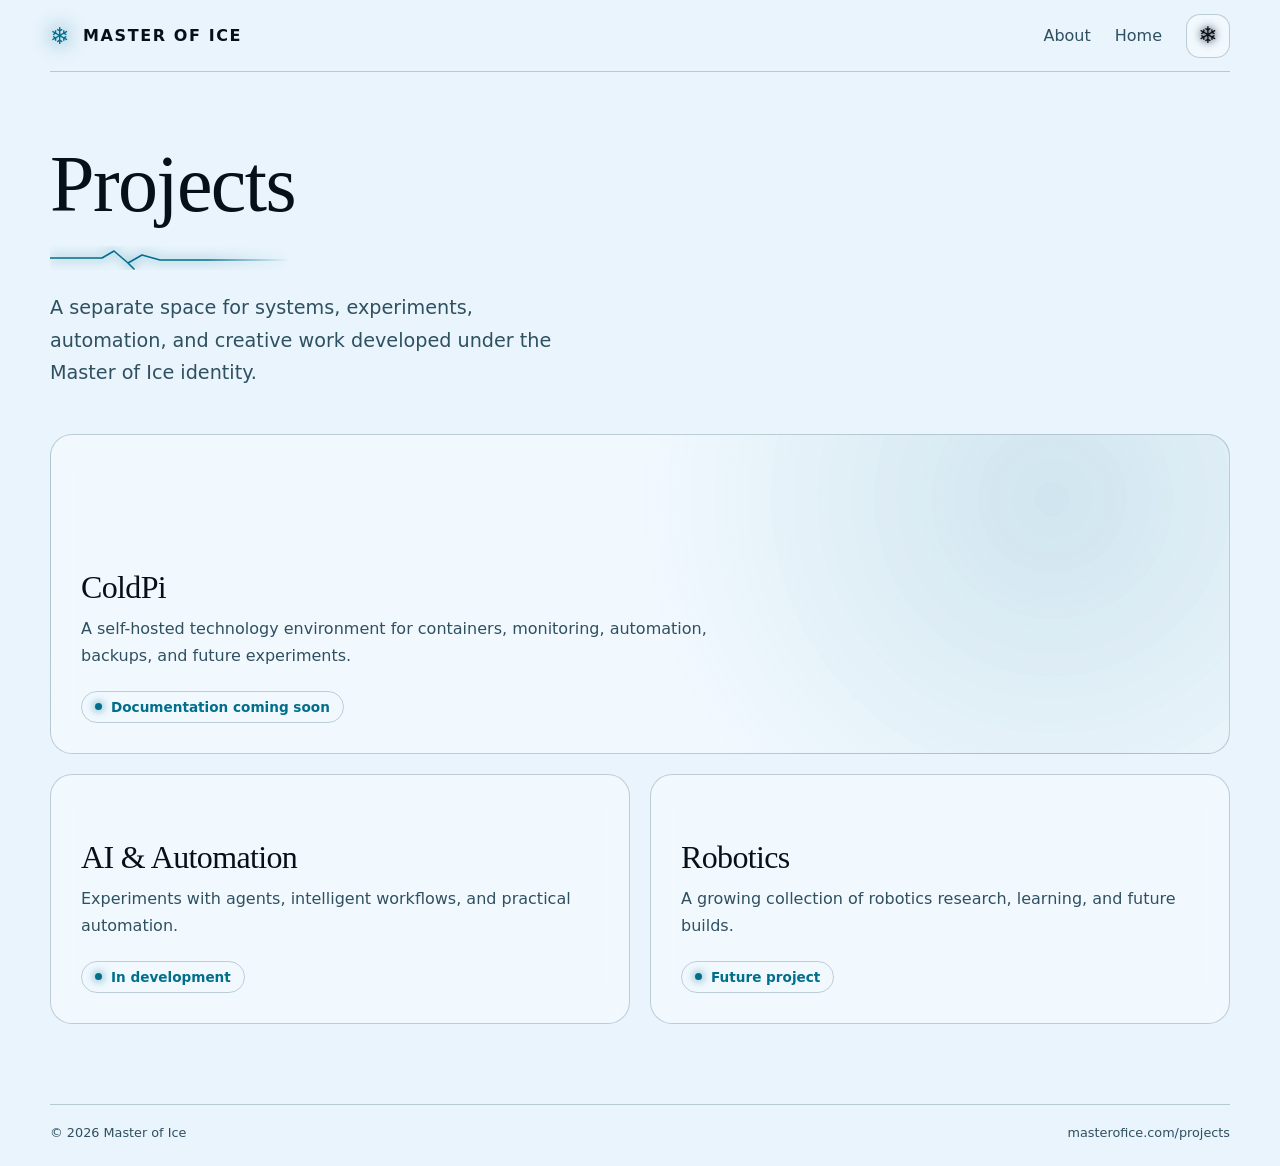
==== projects.html @ bc218943 "Redesign site Redesign site: shared stylesheet, fix desktop background, improve mobile and popup  " ====
<!doctype html>
<html lang="en" data-theme="night">
<head>
<meta charset="utf-8">
<meta name="viewport" content="width=device-width,initial-scale=1">
<title>Projects | Master of Ice</title>
<meta name="description" content="Systems, experiments, automation, and creative work by Master of Ice.">
<meta name="theme-color" content="#030812">
<link rel="icon" href="data:image/svg+xml,%3Csvg xmlns='http://www.w3.org/2000/svg' viewBox='0 0 64 64'%3E%3Ccircle cx='32' cy='32' r='32' fill='%23071a2e'/%3E%3Cpath d='M32 12v40M14.7 22l34.6 20M14.7 42l34.6-20' stroke='%2359dcff' stroke-width='4' stroke-linecap='round' fill='none'/%3E%3C/svg%3E">
<script>(function(){var t;try{t=localStorage.getItem('masterofice-theme')}catch(e){}if(t!=='frost'&&t!=='night')t=matchMedia('(prefers-color-scheme: light)').matches?'frost':'night';document.documentElement.dataset.theme=t})();</script>
<link rel="stylesheet" href="styles.css?v=2">
</head>
<body>
<div class="scene soft" aria-hidden="true"></div>
<div class="site">
  <header class="nav shell">
    <a class="brand" href="index.html" aria-label="Master of Ice, home"><span class="brand-mark" aria-hidden="true">&#10052;&#65038;</span>Master of Ice</a>
    <nav class="nav-links" aria-label="Main">
      <a class="about-link" href="index.html#about">About</a>
      <a href="index.html">Home</a>
      <button class="theme-toggle" id="themeToggle" type="button" aria-label="Switch theme">
        <svg class="moon-icon" viewBox="0 0 24 24" aria-hidden="true"><path d="M21 15.2A9 9 0 0 1 8.8 3a9 9 0 1 0 12.2 12.2Z"/></svg>
        <span class="snow-icon" aria-hidden="true">&#10052;&#65038;</span>
      </button>
    </nav>
  </header>

  <main class="projects-main shell">
    <h1>Projects</h1>
    <svg class="crack" viewBox="0 0 240 24" aria-hidden="true"><path d="M0 12H52L64 5L78 17L92 9L110 14H240M78 17L84 23" fill="none" stroke="currentColor" stroke-width="1.6" stroke-linejoin="round" stroke-linecap="round"/></svg>
    <p class="lead">A separate space for systems, experiments, automation, and creative work developed under the Master of Ice identity.</p>

    <section class="grid" aria-label="Projects">
      <article class="card featured">
        <h2>ColdPi</h2>
        <p>A self-hosted technology environment for containers, monitoring, automation, backups, and future experiments.</p>
        <span class="status">Documentation coming soon</span>
      </article>
      <article class="card">
        <h2>AI &amp; Automation</h2>
        <p>Experiments with agents, intelligent workflows, and practical automation.</p>
        <span class="status">In development</span>
      </article>
      <article class="card">
        <h2>Robotics</h2>
        <p>A growing collection of robotics research, learning, and future builds.</p>
        <span class="status">Future project</span>
      </article>
    </section>
  </main>

  <footer class="footer shell"><span>&copy; 2026 Master of Ice</span><span>masterofice.com/projects</span></footer>
</div>

<script>
(function(){
  var h=document.documentElement,b=document.getElementById('themeToggle');
  function sync(){var f=h.dataset.theme==='frost';b.setAttribute('aria-label',f?'Switch to Night Mode':'Switch to Frost Mode');b.title=f?'Night Mode':'Frost Mode'}
  b.addEventListener('click',function(){var n=h.dataset.theme==='frost'?'night':'frost';h.dataset.theme=n;try{localStorage.setItem('masterofice-theme',n)}catch(e){}sync()});
  addEventListener('storage',function(e){if(e.key==='masterofice-theme'&&(e.newValue==='frost'||e.newValue==='night')){h.dataset.theme=e.newValue;sync()}});
  sync();
})();
</script>
</body>
</html>
---- styles.css ----
/* Master of Ice — shared styles for index.html and projects.html */
:root{
  color-scheme:dark;
  --bg:#030812;--text:#f5fbff;--muted:#b7ccd6;--accent:#59dcff;
  --line:rgba(190,239,255,.20);--panel:rgba(5,15,26,.68);
  --ov-a:rgba(2,7,15,.95);--ov-b:rgba(3,10,19,.60);--ov-c:rgba(3,10,19,.08);
  --modal-a:#0c263a;--modal-b:#030c16;--scrim:rgba(1,5,11,.80);
  --btn-fg:#031019;--btn-bg:linear-gradient(135deg,#c8f3ff,#59dcff);
  --glow:rgba(89,220,255,.16);
  --sans:Inter,system-ui,-apple-system,"Segoe UI",Roboto,sans-serif;
  --serif:"Iowan Old Style","Palatino Linotype",Palatino,"Book Antiqua",Georgia,serif;
}
html[data-theme="frost"]{
  color-scheme:light;
  --bg:#e9f4fc;--text:#061018;--muted:#2f5060;--accent:#006f8c;
  --line:rgba(4,50,69,.22);--panel:rgba(244,250,255,.78);
  --ov-a:rgba(244,250,255,.96);--ov-b:rgba(232,244,252,.84);--ov-c:rgba(225,239,248,.30);
  --modal-a:#fafdff;--modal-b:#e2f1fa;--scrim:rgba(224,238,247,.82);
  --btn-fg:#effbff;--btn-bg:linear-gradient(135deg,#006987,#003e55);
  --glow:rgba(0,111,140,.14);
}
*{box-sizing:border-box}
html{background:var(--bg);scroll-behavior:smooth}
body{margin:0;min-height:100svh;color:var(--text);background:var(--bg);font-family:var(--sans);-webkit-text-size-adjust:100%}
a{color:inherit;text-decoration:none}
:focus-visible{outline:2px solid var(--accent);outline-offset:3px;border-radius:6px}

/* Background scene: fixed layer, so it behaves the same on every device */
.scene{position:fixed;inset:0;z-index:-1;background:var(--bg) url('frozen-wasteland-optimized.jpg') 58% center/cover no-repeat}
.scene:after{content:"";position:absolute;inset:0;background:linear-gradient(90deg,var(--ov-a) 0,var(--ov-b) 45%,var(--ov-c) 80%),linear-gradient(0deg,var(--ov-a),transparent 42%)}
.scene.soft:after{background:linear-gradient(180deg,var(--ov-b),var(--ov-a) 85%)}

.site{min-height:100svh;display:flex;flex-direction:column}
.shell{width:min(1180px,calc(100% - 40px));margin-inline:auto}

/* Navigation */
.nav{height:72px;display:flex;align-items:center;justify-content:space-between;border-bottom:1px solid var(--line)}
.brand{display:flex;align-items:center;gap:12px;font-weight:800;letter-spacing:.1em;text-transform:uppercase;white-space:nowrap}
.brand-mark{color:var(--accent);font-size:1.45rem;line-height:1;filter:drop-shadow(0 0 10px var(--accent))}
.nav-links{display:flex;align-items:center;gap:24px;color:var(--muted)}
.nav-links a:hover{color:var(--text)}
.nav-links a[aria-current="page"]{color:var(--text)}
.theme-toggle,.social{display:grid;place-items:center;border:1px solid var(--line);color:var(--text);background:var(--panel);backdrop-filter:blur(10px);-webkit-backdrop-filter:blur(10px);transition:transform .2s,color .2s,border-color .2s,box-shadow .2s}
.theme-toggle{width:44px;height:44px;border-radius:14px;cursor:pointer;padding:0;font:inherit}
.theme-toggle:hover,.social:hover{transform:translateY(-2px);color:var(--accent);border-color:var(--accent);box-shadow:0 8px 28px var(--glow)}
.theme-toggle svg,.social svg{width:22px;height:22px;fill:currentColor}
.social .mail-icon{fill:none;stroke:currentColor;stroke-width:1.9;stroke-linecap:round;stroke-linejoin:round}
.snow-icon{display:none;font-size:23px;line-height:1;text-shadow:0 0 8px currentColor}
html[data-theme="frost"] .moon-icon{display:none}
html[data-theme="frost"] .snow-icon{display:block}
.brand-mark,.snow-icon{font-variant-emoji:text}

/* Typography */
h1,h2{font-family:var(--serif);font-weight:500;letter-spacing:-.02em}
.lead{max-width:34rem;margin:0;color:var(--muted);font-size:clamp(1rem,1.7vw,1.2rem);line-height:1.7}
.crack{display:block;width:240px;height:24px;margin:22px 0;color:var(--accent);filter:drop-shadow(0 0 6px var(--accent));-webkit-mask-image:linear-gradient(90deg,#000 65%,transparent);mask-image:linear-gradient(90deg,#000 65%,transparent)}

/* Home */
.home{flex:1;display:flex;align-items:center;padding:56px 0}
.home h1{margin:0;font-size:clamp(3rem,8.4vw,6.4rem);line-height:.96}
.buttons{display:flex;flex-wrap:wrap;gap:12px;margin-top:30px}
.button{min-height:50px;padding:0 24px;display:inline-flex;align-items:center;justify-content:center;border-radius:999px;border:1px solid var(--line);font-weight:700;background:var(--panel);backdrop-filter:blur(10px);-webkit-backdrop-filter:blur(10px);transition:transform .2s,border-color .2s}
.button:hover{transform:translateY(-2px);border-color:var(--accent)}
.button.primary{color:var(--btn-fg);background:var(--btn-bg);border-color:transparent}
.socials{display:flex;gap:12px;margin-top:26px}
.social{width:48px;height:48px;border-radius:15px}

/* Projects */
.projects-main{flex:1;padding:72px 0 80px}
.projects-main h1{margin:0;font-size:clamp(2.8rem,7vw,5rem);line-height:1}
.grid{display:grid;grid-template-columns:repeat(2,1fr);gap:20px;margin-top:44px}
.card{min-height:250px;padding:30px;display:flex;flex-direction:column;justify-content:flex-end;border:1px solid var(--line);border-radius:22px;background:var(--panel);backdrop-filter:blur(14px);-webkit-backdrop-filter:blur(14px)}
.card.featured{grid-column:span 2;min-height:320px;background:radial-gradient(circle at 85% 20%,var(--glow),transparent 40%),var(--panel)}
.card h2{margin:0 0 10px;font-size:2rem}
.card p{margin:0 0 22px;max-width:40rem;color:var(--muted);line-height:1.65}
.status{align-self:flex-start;display:inline-flex;align-items:center;gap:9px;padding:7px 13px;border:1px solid var(--line);border-radius:999px;color:var(--accent);font-size:.85rem;font-weight:650}
.status:before{content:"";width:7px;height:7px;border-radius:50%;background:currentColor;box-shadow:0 0 10px currentColor}

.footer{display:flex;flex-wrap:wrap;justify-content:space-between;gap:6px 20px;padding:20px 0 26px;border-top:1px solid var(--line);color:var(--muted);font-size:.8rem}

/* About popup (opens with the #about anchor, works without JavaScript) */
.modal{position:fixed;inset:0;z-index:30;display:none;overflow-y:auto;padding:20px;background:var(--scrim);backdrop-filter:blur(12px);-webkit-backdrop-filter:blur(12px)}
.modal:target{display:grid}
.modal .backdrop{position:fixed;inset:0}
.modal-panel{position:relative;z-index:1;isolation:isolate;overflow:hidden;width:min(680px,100%);margin:auto;padding:clamp(40px,6vw,60px) clamp(24px,6vw,60px) 116px;border:1px solid var(--line);border-radius:28px;background:linear-gradient(145deg,var(--modal-a),var(--modal-b));box-shadow:0 38px 110px rgba(0,0,0,.45)}
/* Snowflake lives in its own empty band at the bottom, so it can never sit behind text */
.modal-panel:before{content:"\2744\FE0E";position:absolute;z-index:-1;right:-14px;bottom:-46px;font-size:8rem;line-height:1;color:var(--accent);opacity:.10;font-variant-emoji:text}
.modal-panel:after{content:"";position:absolute;left:0;right:0;top:0;height:3px;background:linear-gradient(90deg,transparent,var(--accent),transparent)}
.modal-panel h2{margin:0 0 18px;padding-right:40px;font-size:clamp(2.2rem,7vw,3.8rem);line-height:1.02}
.tags{display:flex;flex-wrap:wrap;gap:8px;margin:26px 0 0;padding:0;list-style:none}
.tags li{padding:7px 14px;border:1px solid var(--line);border-radius:999px;color:var(--accent);font-size:.85rem;font-weight:650}
.close{position:absolute;top:16px;right:16px;width:42px;height:42px;display:grid;place-items:center;border:1px solid var(--line);border-radius:13px;background:var(--panel);font-size:1.45rem;line-height:1;transition:color .2s,border-color .2s}
.close:hover{color:var(--accent);border-color:var(--accent)}

/* Mobile: one set of rules. The castle stays visible at the top, text sits low. */
@media(max-width:720px){
  .grid{grid-template-columns:1fr}
  .card{min-height:0;padding:26px}
  .card.featured{grid-column:auto;min-height:0}
  .projects-main{padding:48px 0 56px}
}
@media(max-width:640px){
  .shell{width:min(100% - 28px,1180px)}
  .nav{height:68px}
  .brand{font-size:.78rem;letter-spacing:.07em;gap:9px}
  .brand-mark{font-size:1.25rem}
  .nav-links{gap:14px;font-size:.92rem}
  .nav-links .about-link{display:none}
  .theme-toggle{width:42px;height:42px;border-radius:13px}
  .scene{background-position:57% center}
  .scene:after{background:linear-gradient(0deg,var(--ov-a) 8%,var(--ov-b) 52%,var(--ov-c) 100%)}
  .scene.soft:after{background:linear-gradient(180deg,var(--ov-b),var(--ov-a) 80%)}
  .home{align-items:flex-end;padding:40px 0 34px;min-height:calc(100svh - 68px - 66px)}
  .home h1{font-size:clamp(3.1rem,17vw,4.6rem)}
  .crack{width:200px;margin:18px 0}
  .buttons{margin-top:24px}
  .button{flex:1 1 100%}
  .socials{margin-top:22px;gap:10px}
  .social{width:46px;height:46px;border-radius:14px}
  .modal{padding:max(16px,env(safe-area-inset-top)) 14px max(20px,env(safe-area-inset-bottom))}
  .modal-panel{border-radius:24px;padding:44px 22px 104px}
  .modal-panel:before{right:-18px;bottom:-40px;font-size:7rem}
}
@media(max-width:360px){
  .brand{font-size:.7rem}
  .nav-links{gap:10px}
}
@media(prefers-reduced-motion:reduce){
  html{scroll-behavior:auto}
  *{transition:none!important}
}
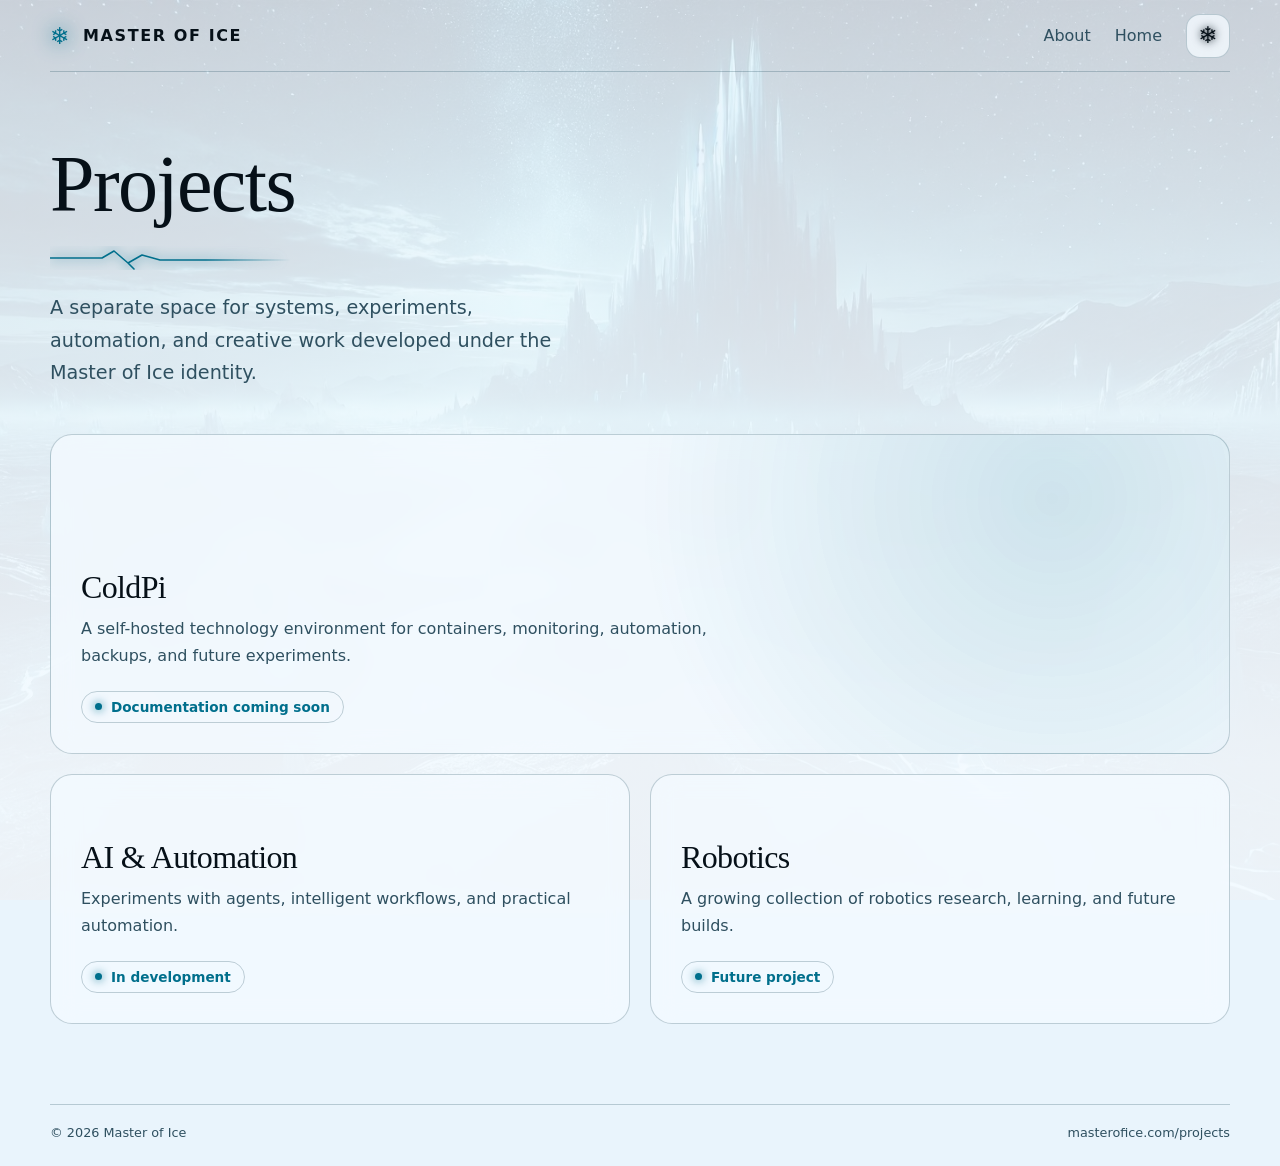
==== commit 02e7cfa6: "Fix desktop background caching" ====
--- a/projects.html
+++ b/projects.html
@@ -8,7 +8,7 @@
 <meta name="theme-color" content="#030812">
 <link rel="icon" href="data:image/svg+xml,%3Csvg xmlns='http://www.w3.org/2000/svg' viewBox='0 0 64 64'%3E%3Ccircle cx='32' cy='32' r='32' fill='%23071a2e'/%3E%3Cpath d='M32 12v40M14.7 22l34.6 20M14.7 42l34.6-20' stroke='%2359dcff' stroke-width='4' stroke-linecap='round' fill='none'/%3E%3C/svg%3E">
 <script>(function(){var t;try{t=localStorage.getItem('masterofice-theme')}catch(e){}if(t!=='frost'&&t!=='night')t=matchMedia('(prefers-color-scheme: light)').matches?'frost':'night';document.documentElement.dataset.theme=t})();</script>
-<link rel="stylesheet" href="styles.css?v=2">
+<link rel="stylesheet" href="styles.css?v=3">
 </head>
 <body>
 <div class="scene soft" aria-hidden="true"></div>
--- a/styles.css
+++ b/styles.css
@@ -21,7 +21,7 @@
 }
 *{box-sizing:border-box}
 html{background:var(--bg);scroll-behavior:smooth}
-body{margin:0;min-height:100svh;color:var(--text);background:var(--bg);font-family:var(--sans);-webkit-text-size-adjust:100%}
+body{margin:0;min-height:100svh;color:var(--text);font-family:var(--sans);-webkit-text-size-adjust:100%}
 a{color:inherit;text-decoration:none}
 :focus-visible{outline:2px solid var(--accent);outline-offset:3px;border-radius:6px}
 
@@ -82,13 +82,17 @@
 .modal{position:fixed;inset:0;z-index:30;display:none;overflow-y:auto;padding:20px;background:var(--scrim);backdrop-filter:blur(12px);-webkit-backdrop-filter:blur(12px)}
 .modal:target{display:grid}
 .modal .backdrop{position:fixed;inset:0}
-.modal-panel{position:relative;z-index:1;isolation:isolate;overflow:hidden;width:min(680px,100%);margin:auto;padding:clamp(40px,6vw,60px) clamp(24px,6vw,60px) 116px;border:1px solid var(--line);border-radius:28px;background:linear-gradient(145deg,var(--modal-a),var(--modal-b));box-shadow:0 38px 110px rgba(0,0,0,.45)}
-/* Snowflake lives in its own empty band at the bottom, so it can never sit behind text */
-.modal-panel:before{content:"\2744\FE0E";position:absolute;z-index:-1;right:-14px;bottom:-46px;font-size:8rem;line-height:1;color:var(--accent);opacity:.10;font-variant-emoji:text}
+.modal-panel{position:relative;z-index:1;isolation:isolate;overflow:hidden;width:min(820px,100%);margin:auto;padding:clamp(40px,6vw,60px) clamp(24px,6vw,60px) 200px;border:1px solid var(--line);border-radius:28px;background:radial-gradient(circle at 80% 100%,var(--glow),transparent 55%),linear-gradient(145deg,var(--modal-a),var(--modal-b));box-shadow:0 38px 110px rgba(0,0,0,.45)}
+/* Snowflake has its own space: bottom band on small screens, right column on wide screens */
+.modal-panel:before{content:"\2744\FE0E";position:absolute;z-index:-1;left:50%;bottom:-34px;transform:translateX(-50%);font-size:12rem;line-height:1;color:var(--accent);opacity:.17;font-variant-emoji:text;text-shadow:0 0 40px var(--accent)}
 .modal-panel:after{content:"";position:absolute;left:0;right:0;top:0;height:3px;background:linear-gradient(90deg,transparent,var(--accent),transparent)}
 .modal-panel h2{margin:0 0 18px;padding-right:40px;font-size:clamp(2.2rem,7vw,3.8rem);line-height:1.02}
 .tags{display:flex;flex-wrap:wrap;gap:8px;margin:26px 0 0;padding:0;list-style:none}
 .tags li{padding:7px 14px;border:1px solid var(--line);border-radius:999px;color:var(--accent);font-size:.85rem;font-weight:650}
+@media(min-width:721px){
+  .modal-panel{padding:64px 300px 64px 60px;min-height:400px;display:flex;flex-direction:column;justify-content:center}
+  .modal-panel:before{left:auto;right:-10px;bottom:auto;top:50%;transform:translateY(-50%);font-size:19rem}
+}
 .close{position:absolute;top:16px;right:16px;width:42px;height:42px;display:grid;place-items:center;border:1px solid var(--line);border-radius:13px;background:var(--panel);font-size:1.45rem;line-height:1;transition:color .2s,border-color .2s}
 .close:hover{color:var(--accent);border-color:var(--accent)}
 
@@ -118,8 +122,7 @@
   .socials{margin-top:22px;gap:10px}
   .social{width:46px;height:46px;border-radius:14px}
   .modal{padding:max(16px,env(safe-area-inset-top)) 14px max(20px,env(safe-area-inset-bottom))}
-  .modal-panel{border-radius:24px;padding:44px 22px 104px}
-  .modal-panel:before{right:-18px;bottom:-40px;font-size:7rem}
+  .modal-panel{border-radius:24px;padding:44px 22px 190px}
 }
 @media(max-width:360px){
   .brand{font-size:.7rem}
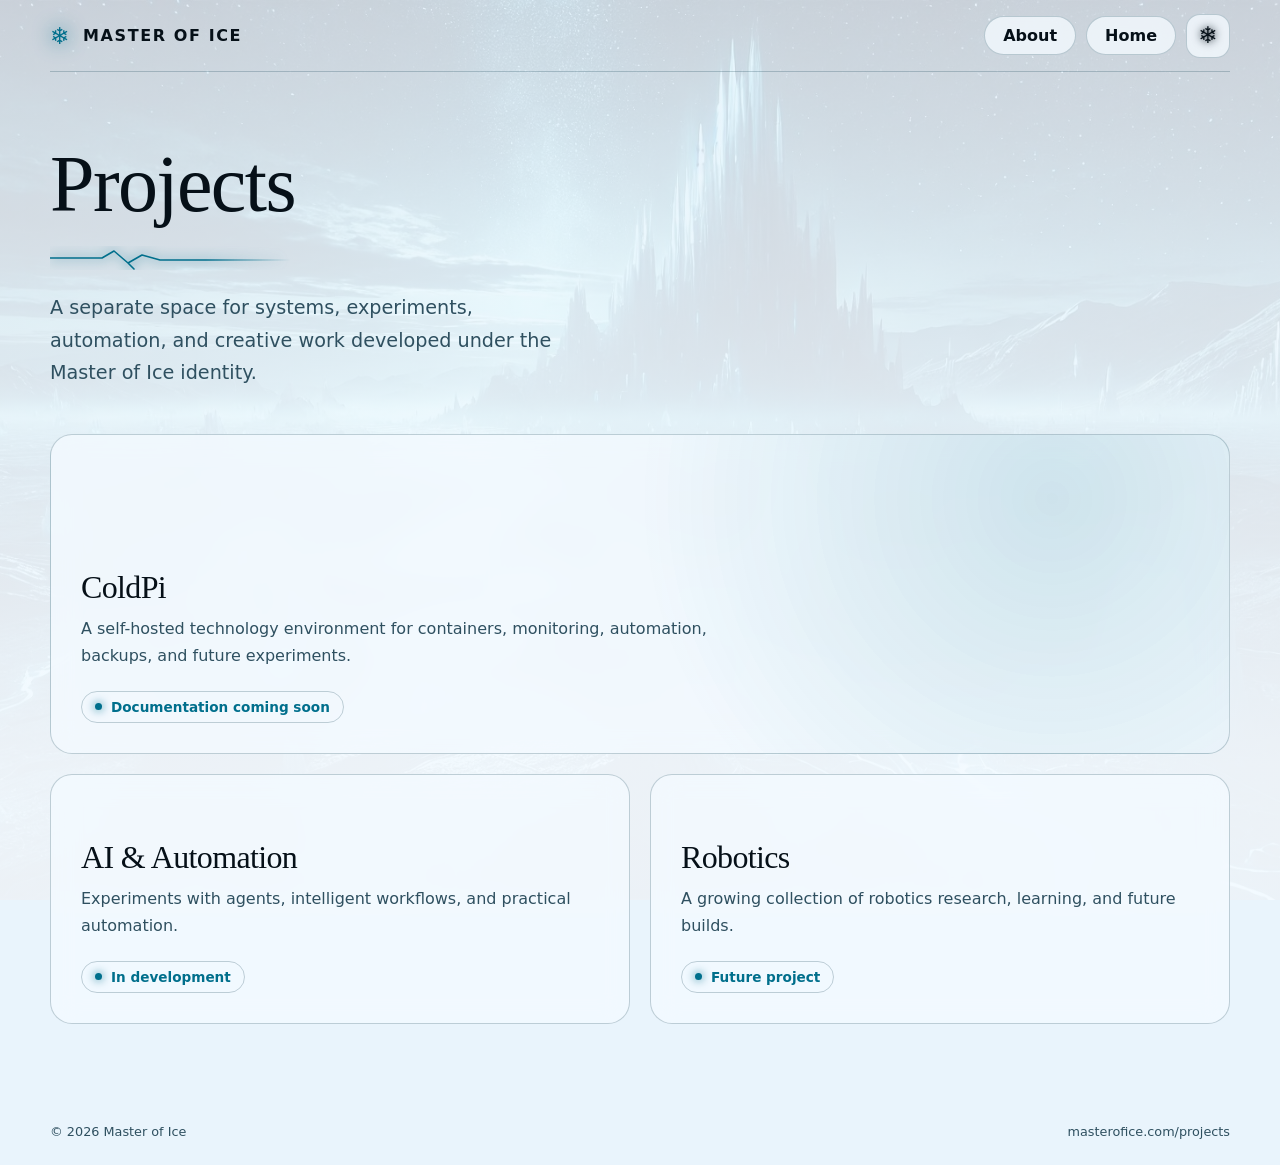
==== commit 63625aeb: "default to device theme, remember visitor's choice" ====
--- a/projects.html
+++ b/projects.html
@@ -8,7 +8,7 @@
 <meta name="theme-color" content="#030812">
 <link rel="icon" href="data:image/svg+xml,%3Csvg xmlns='http://www.w3.org/2000/svg' viewBox='0 0 64 64'%3E%3Ccircle cx='32' cy='32' r='32' fill='%23071a2e'/%3E%3Cpath d='M32 12v40M14.7 22l34.6 20M14.7 42l34.6-20' stroke='%2359dcff' stroke-width='4' stroke-linecap='round' fill='none'/%3E%3C/svg%3E">
 <script>(function(){var t;try{t=localStorage.getItem('masterofice-theme')}catch(e){}if(t!=='frost'&&t!=='night')t=matchMedia('(prefers-color-scheme: light)').matches?'frost':'night';document.documentElement.dataset.theme=t})();</script>
-<link rel="stylesheet" href="styles.css?v=3">
+<link rel="stylesheet" href="styles.css?v=6">
 </head>
 <body>
 <div class="scene soft" aria-hidden="true"></div>
@@ -54,11 +54,13 @@
 
 <script>
 (function(){
-  var h=document.documentElement,b=document.getElementById('themeToggle');
-  function sync(){var f=h.dataset.theme==='frost';b.setAttribute('aria-label',f?'Switch to Night Mode':'Switch to Frost Mode');b.title=f?'Night Mode':'Frost Mode'}
-  b.addEventListener('click',function(){var n=h.dataset.theme==='frost'?'night':'frost';h.dataset.theme=n;try{localStorage.setItem('masterofice-theme',n)}catch(e){}sync()});
-  addEventListener('storage',function(e){if(e.key==='masterofice-theme'&&(e.newValue==='frost'||e.newValue==='night')){h.dataset.theme=e.newValue;sync()}});
-  sync();
+  var h=document.documentElement,b=document.getElementById('themeToggle'),q=matchMedia('(prefers-color-scheme: light)'),K='masterofice-theme';
+  function saved(){var s;try{s=localStorage.getItem(K)}catch(e){}return s==='frost'||s==='night'?s:null}
+  function apply(t){t=t||saved()||(q.matches?'frost':'night');var f=t==='frost';h.dataset.theme=t;b.setAttribute('aria-label',f?'Switch to Night Mode':'Switch to Frost Mode');b.title=f?'Night Mode':'Frost Mode'}
+  b.addEventListener('click',function(){var n=h.dataset.theme==='frost'?'night':'frost';try{localStorage.setItem(K,n)}catch(e){}apply(n)});
+  addEventListener('storage',function(e){if(e.key===K||e.key===null)apply()});
+  if(q.addEventListener)q.addEventListener('change',function(){if(!saved())apply()});
+  apply();
 })();
 </script>
 </body>
--- a/styles.css
+++ b/styles.css
@@ -37,18 +37,18 @@
 .nav{height:72px;display:flex;align-items:center;justify-content:space-between;border-bottom:1px solid var(--line)}
 .brand{display:flex;align-items:center;gap:12px;font-weight:800;letter-spacing:.1em;text-transform:uppercase;white-space:nowrap}
 .brand-mark{color:var(--accent);font-size:1.45rem;line-height:1;filter:drop-shadow(0 0 10px var(--accent))}
-.nav-links{display:flex;align-items:center;gap:24px;color:var(--muted)}
-.nav-links a:hover{color:var(--text)}
-.nav-links a[aria-current="page"]{color:var(--text)}
+.nav-links{display:flex;align-items:center;gap:10px}
+.nav-links a{padding:9px 18px;border:1px solid var(--line);border-radius:999px;background:var(--panel);backdrop-filter:blur(10px);-webkit-backdrop-filter:blur(10px);color:var(--text);font-weight:600;transition:color .2s,border-color .2s}
+.nav-links a:hover{color:var(--accent);border-color:var(--accent)}
 .theme-toggle,.social{display:grid;place-items:center;border:1px solid var(--line);color:var(--text);background:var(--panel);backdrop-filter:blur(10px);-webkit-backdrop-filter:blur(10px);transition:transform .2s,color .2s,border-color .2s,box-shadow .2s}
-.theme-toggle{width:44px;height:44px;border-radius:14px;cursor:pointer;padding:0;font:inherit}
 .theme-toggle:hover,.social:hover{transform:translateY(-2px);color:var(--accent);border-color:var(--accent);box-shadow:0 8px 28px var(--glow)}
 .theme-toggle svg,.social svg{width:22px;height:22px;fill:currentColor}
-.social .mail-icon{fill:none;stroke:currentColor;stroke-width:1.9;stroke-linecap:round;stroke-linejoin:round}
-.snow-icon{display:none;font-size:23px;line-height:1;text-shadow:0 0 8px currentColor}
+.theme-toggle{width:44px;height:44px;border-radius:14px;cursor:pointer;padding:0;font:inherit}
+.snow-icon{display:none;font-size:23px;line-height:1;text-shadow:0 0 8px currentColor;font-variant-emoji:text}
 html[data-theme="frost"] .moon-icon{display:none}
 html[data-theme="frost"] .snow-icon{display:block}
-.brand-mark,.snow-icon{font-variant-emoji:text}
+.social .mail-icon{fill:none;stroke:currentColor;stroke-width:1.9;stroke-linecap:round;stroke-linejoin:round}
+.brand-mark{font-variant-emoji:text}
 
 /* Typography */
 h1,h2{font-family:var(--serif);font-weight:500;letter-spacing:-.02em}
@@ -76,7 +76,7 @@
 .status{align-self:flex-start;display:inline-flex;align-items:center;gap:9px;padding:7px 13px;border:1px solid var(--line);border-radius:999px;color:var(--accent);font-size:.85rem;font-weight:650}
 .status:before{content:"";width:7px;height:7px;border-radius:50%;background:currentColor;box-shadow:0 0 10px currentColor}
 
-.footer{display:flex;flex-wrap:wrap;justify-content:space-between;gap:6px 20px;padding:20px 0 26px;border-top:1px solid var(--line);color:var(--muted);font-size:.8rem}
+.footer{display:flex;flex-wrap:wrap;justify-content:space-between;gap:6px 20px;padding:20px 0 26px;color:var(--muted);font-size:.8rem}
 
 /* About popup (opens with the #about anchor, works without JavaScript) */
 .modal{position:fixed;inset:0;z-index:30;display:none;overflow-y:auto;padding:20px;background:var(--scrim);backdrop-filter:blur(12px);-webkit-backdrop-filter:blur(12px)}
@@ -108,9 +108,10 @@
   .nav{height:68px}
   .brand{font-size:.78rem;letter-spacing:.07em;gap:9px}
   .brand-mark{font-size:1.25rem}
-  .nav-links{gap:14px;font-size:.92rem}
+  .nav-links{gap:8px;font-size:.92rem}
+  .nav-links a{padding:8px 15px}
+  .theme-toggle{width:42px;height:42px;border-radius:13px}
   .nav-links .about-link{display:none}
-  .theme-toggle{width:42px;height:42px;border-radius:13px}
   .scene{background-position:57% center}
   .scene:after{background:linear-gradient(0deg,var(--ov-a) 8%,var(--ov-b) 52%,var(--ov-c) 100%)}
   .scene.soft:after{background:linear-gradient(180deg,var(--ov-b),var(--ov-a) 80%)}
@@ -126,7 +127,7 @@
 }
 @media(max-width:360px){
   .brand{font-size:.7rem}
-  .nav-links{gap:10px}
+  .nav-links{gap:6px}
 }
 @media(prefers-reduced-motion:reduce){
   html{scroll-behavior:auto}
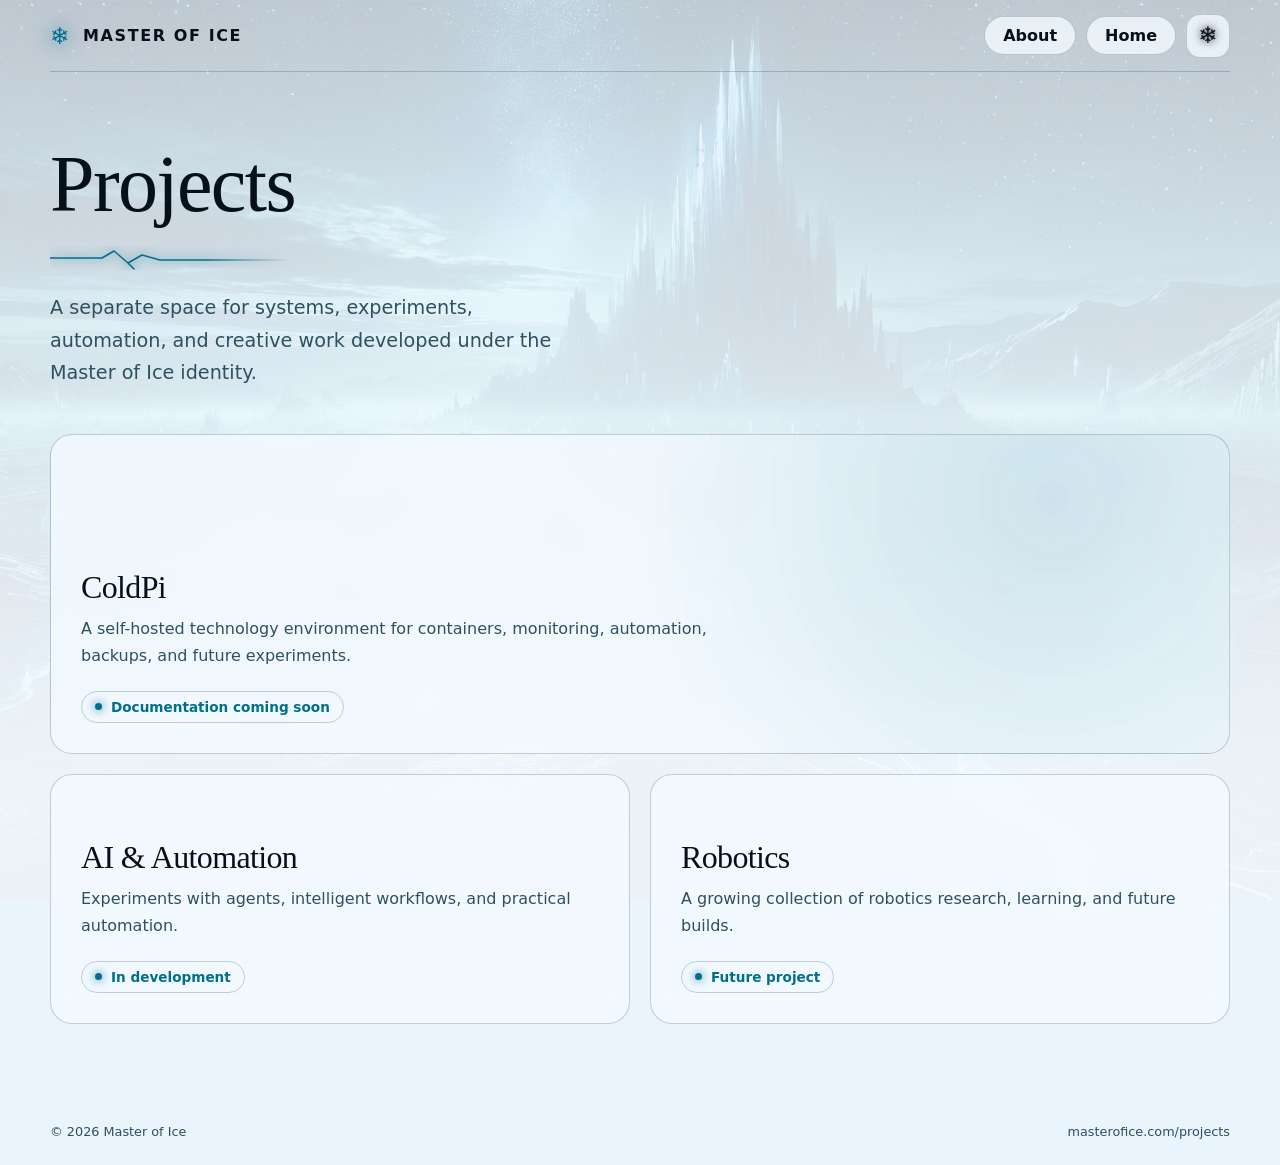
==== commit 0e59bfae: "Hover effects Retune Frost overlay, add SVG snowflake to About popup, hover effects on hover devices" ====
--- a/projects.html
+++ b/projects.html
@@ -8,7 +8,7 @@
 <meta name="theme-color" content="#030812">
 <link rel="icon" href="data:image/svg+xml,%3Csvg xmlns='http://www.w3.org/2000/svg' viewBox='0 0 64 64'%3E%3Ccircle cx='32' cy='32' r='32' fill='%23071a2e'/%3E%3Cpath d='M32 12v40M14.7 22l34.6 20M14.7 42l34.6-20' stroke='%2359dcff' stroke-width='4' stroke-linecap='round' fill='none'/%3E%3C/svg%3E">
 <script>(function(){var t;try{t=localStorage.getItem('masterofice-theme')}catch(e){}if(t!=='frost'&&t!=='night')t=matchMedia('(prefers-color-scheme: light)').matches?'frost':'night';document.documentElement.dataset.theme=t})();</script>
-<link rel="stylesheet" href="styles.css?v=6">
+<link rel="stylesheet" href="styles.css?v=7">
 </head>
 <body>
 <div class="scene soft" aria-hidden="true"></div>
--- a/styles.css
+++ b/styles.css
@@ -14,7 +14,7 @@
   color-scheme:light;
   --bg:#e9f4fc;--text:#061018;--muted:#2f5060;--accent:#006f8c;
   --line:rgba(4,50,69,.22);--panel:rgba(244,250,255,.78);
-  --ov-a:rgba(244,250,255,.96);--ov-b:rgba(232,244,252,.84);--ov-c:rgba(225,239,248,.30);
+  --ov-a:rgba(244,250,255,.96);--ov-b:rgba(228,243,252,.80);--ov-c:rgba(175,222,246,.20);
   --modal-a:#fafdff;--modal-b:#e2f1fa;--scrim:rgba(224,238,247,.82);
   --btn-fg:#effbff;--btn-bg:linear-gradient(135deg,#006987,#003e55);
   --glow:rgba(0,111,140,.14);
@@ -27,7 +27,7 @@
 
 /* Background scene: fixed layer, so it behaves the same on every device */
 .scene{position:fixed;inset:0;z-index:-1;background:var(--bg) url('frozen-wasteland-optimized.jpg') 58% center/cover no-repeat}
-.scene:after{content:"";position:absolute;inset:0;background:linear-gradient(90deg,var(--ov-a) 0,var(--ov-b) 45%,var(--ov-c) 80%),linear-gradient(0deg,var(--ov-a),transparent 42%)}
+.scene:after{content:"";position:absolute;inset:0;background:linear-gradient(90deg,var(--ov-a) 0,var(--ov-b) 38%,var(--ov-c) 72%),linear-gradient(0deg,var(--ov-a),transparent 42%)}
 .scene.soft:after{background:linear-gradient(180deg,var(--ov-b),var(--ov-a) 85%)}
 
 .site{min-height:100svh;display:flex;flex-direction:column}
@@ -39,9 +39,7 @@
 .brand-mark{color:var(--accent);font-size:1.45rem;line-height:1;filter:drop-shadow(0 0 10px var(--accent))}
 .nav-links{display:flex;align-items:center;gap:10px}
 .nav-links a{padding:9px 18px;border:1px solid var(--line);border-radius:999px;background:var(--panel);backdrop-filter:blur(10px);-webkit-backdrop-filter:blur(10px);color:var(--text);font-weight:600;transition:color .2s,border-color .2s}
-.nav-links a:hover{color:var(--accent);border-color:var(--accent)}
 .theme-toggle,.social{display:grid;place-items:center;border:1px solid var(--line);color:var(--text);background:var(--panel);backdrop-filter:blur(10px);-webkit-backdrop-filter:blur(10px);transition:transform .2s,color .2s,border-color .2s,box-shadow .2s}
-.theme-toggle:hover,.social:hover{transform:translateY(-2px);color:var(--accent);border-color:var(--accent);box-shadow:0 8px 28px var(--glow)}
 .theme-toggle svg,.social svg{width:22px;height:22px;fill:currentColor}
 .theme-toggle{width:44px;height:44px;border-radius:14px;cursor:pointer;padding:0;font:inherit}
 .snow-icon{display:none;font-size:23px;line-height:1;text-shadow:0 0 8px currentColor;font-variant-emoji:text}
@@ -60,7 +58,6 @@
 .home h1{margin:0;font-size:clamp(3rem,8.4vw,6.4rem);line-height:.96}
 .buttons{display:flex;flex-wrap:wrap;gap:12px;margin-top:30px}
 .button{min-height:50px;padding:0 24px;display:inline-flex;align-items:center;justify-content:center;border-radius:999px;border:1px solid var(--line);font-weight:700;background:var(--panel);backdrop-filter:blur(10px);-webkit-backdrop-filter:blur(10px);transition:transform .2s,border-color .2s}
-.button:hover{transform:translateY(-2px);border-color:var(--accent)}
 .button.primary{color:var(--btn-fg);background:var(--btn-bg);border-color:transparent}
 .socials{display:flex;gap:12px;margin-top:26px}
 .social{width:48px;height:48px;border-radius:15px}
@@ -82,19 +79,19 @@
 .modal{position:fixed;inset:0;z-index:30;display:none;overflow-y:auto;padding:20px;background:var(--scrim);backdrop-filter:blur(12px);-webkit-backdrop-filter:blur(12px)}
 .modal:target{display:grid}
 .modal .backdrop{position:fixed;inset:0}
-.modal-panel{position:relative;z-index:1;isolation:isolate;overflow:hidden;width:min(820px,100%);margin:auto;padding:clamp(40px,6vw,60px) clamp(24px,6vw,60px) 200px;border:1px solid var(--line);border-radius:28px;background:radial-gradient(circle at 80% 100%,var(--glow),transparent 55%),linear-gradient(145deg,var(--modal-a),var(--modal-b));box-shadow:0 38px 110px rgba(0,0,0,.45)}
+.modal-panel{position:relative;z-index:1;isolation:isolate;overflow:hidden;width:min(900px,100%);margin:auto;padding:clamp(40px,6vw,60px) clamp(24px,6vw,60px) 230px;border:1px solid var(--line);border-radius:28px;background:radial-gradient(circle at 80% 100%,var(--glow),transparent 55%),linear-gradient(145deg,var(--modal-a),var(--modal-b));box-shadow:0 38px 110px rgba(0,0,0,.45)}
 /* Snowflake has its own space: bottom band on small screens, right column on wide screens */
-.modal-panel:before{content:"\2744\FE0E";position:absolute;z-index:-1;left:50%;bottom:-34px;transform:translateX(-50%);font-size:12rem;line-height:1;color:var(--accent);opacity:.17;font-variant-emoji:text;text-shadow:0 0 40px var(--accent)}
+.flake{position:absolute;z-index:-1;left:50%;bottom:-20px;width:220px;height:220px;transform:translateX(-50%);color:var(--accent);opacity:.30;pointer-events:none;filter:drop-shadow(0 0 14px var(--accent))}
 .modal-panel:after{content:"";position:absolute;left:0;right:0;top:0;height:3px;background:linear-gradient(90deg,transparent,var(--accent),transparent)}
-.modal-panel h2{margin:0 0 18px;padding-right:40px;font-size:clamp(2.2rem,7vw,3.8rem);line-height:1.02}
+.modal-panel h2{margin:0 0 18px;font-size:clamp(2.2rem,7vw,3.8rem);line-height:1.02}
 .tags{display:flex;flex-wrap:wrap;gap:8px;margin:26px 0 0;padding:0;list-style:none}
 .tags li{padding:7px 14px;border:1px solid var(--line);border-radius:999px;color:var(--accent);font-size:.85rem;font-weight:650}
 @media(min-width:721px){
-  .modal-panel{padding:64px 300px 64px 60px;min-height:400px;display:flex;flex-direction:column;justify-content:center}
-  .modal-panel:before{left:auto;right:-10px;bottom:auto;top:50%;transform:translateY(-50%);font-size:19rem}
+  .modal-panel{padding:64px 270px 64px 60px;min-height:400px;display:flex;flex-direction:column;justify-content:center}
+  .modal-panel h2{font-size:3.4rem}
+  .flake{left:auto;right:-20px;bottom:auto;top:50%;width:300px;height:300px;transform:translateY(-50%)}
 }
 .close{position:absolute;top:16px;right:16px;width:42px;height:42px;display:grid;place-items:center;border:1px solid var(--line);border-radius:13px;background:var(--panel);font-size:1.45rem;line-height:1;transition:color .2s,border-color .2s}
-.close:hover{color:var(--accent);border-color:var(--accent)}
 
 /* Mobile: one set of rules. The castle stays visible at the top, text sits low. */
 @media(max-width:720px){
@@ -123,7 +120,8 @@
   .socials{margin-top:22px;gap:10px}
   .social{width:46px;height:46px;border-radius:14px}
   .modal{padding:max(16px,env(safe-area-inset-top)) 14px max(20px,env(safe-area-inset-bottom))}
-  .modal-panel{border-radius:24px;padding:44px 22px 190px}
+  .modal-panel{border-radius:24px;padding:44px 22px 220px}
+  .modal-panel h2{padding-right:44px}
 }
 @media(max-width:360px){
   .brand{font-size:.7rem}
@@ -133,3 +131,10 @@
   html{scroll-behavior:auto}
   *{transition:none!important}
 }
+/* Hover effects only on devices that really hover (no sticky highlight on touch) */
+@media(hover:hover){
+  .nav-links a:hover{color:var(--accent);border-color:var(--accent)}
+  .theme-toggle:hover,.social:hover{transform:translateY(-2px);color:var(--accent);border-color:var(--accent);box-shadow:0 8px 28px var(--glow)}
+  .button:hover{transform:translateY(-2px);border-color:var(--accent)}
+  .close:hover{color:var(--accent);border-color:var(--accent)}
+}
